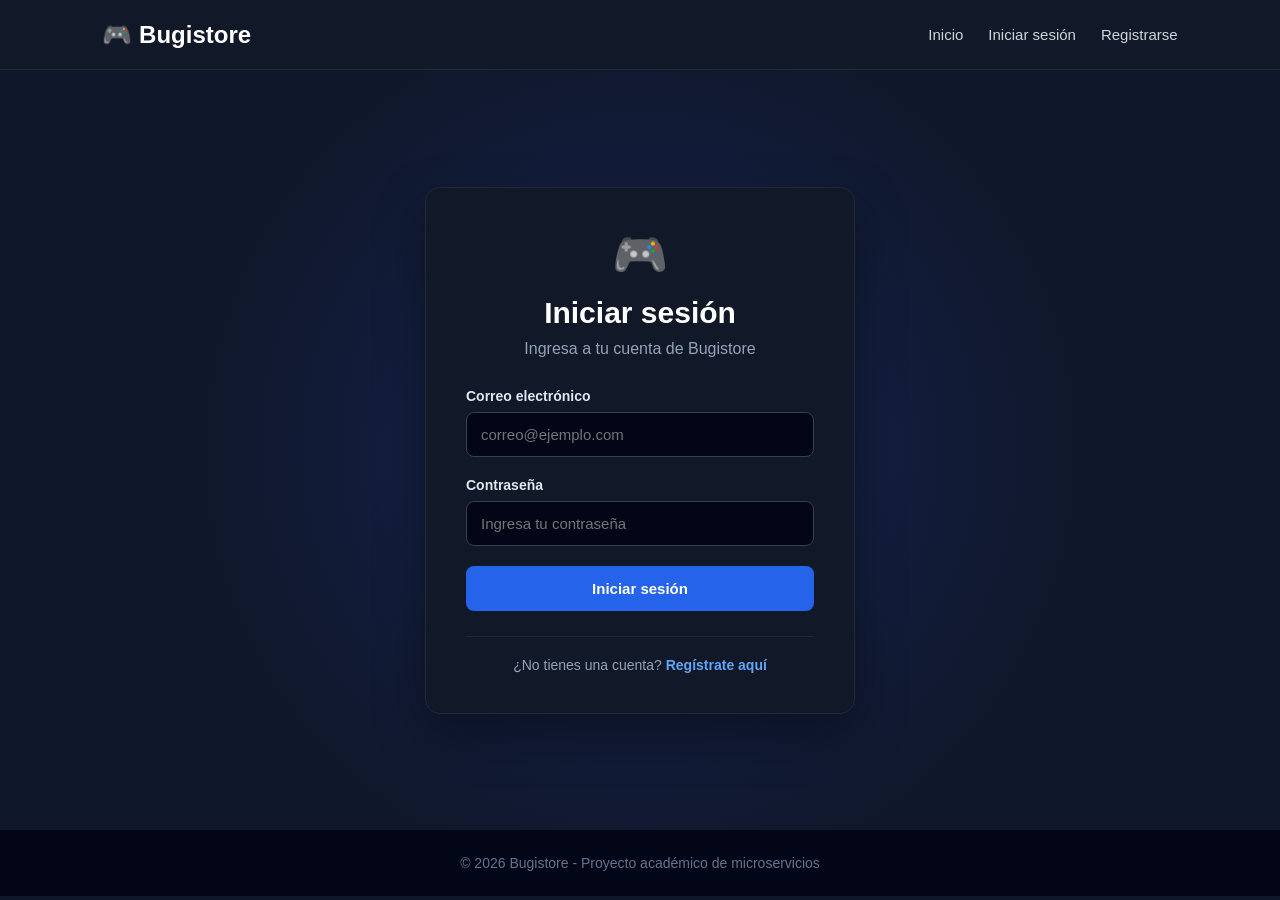
==== frontend/admin.html @ cd57fe41 "Se desarrollo Front, y solucion de errores en auth, api y user service" ====
<!DOCTYPE html>
<html lang="es">
<head>
    <meta charset="UTF-8">
    <meta name="viewport" content="width=device-width, initial-scale=1.0">

    <title>Bugistore | Administración</title>

    <link rel="stylesheet" href="css/styles.css">
</head>

<body>

    <header class="navbar">

        <div class="logo">
            🎮 Bugistore
        </div>

        <nav>

            <a href="admin.html">
                Administración
            </a>

            <a href="#" id="adminName">
                Administrador
            </a>

            <a href="#" id="adminLogout">
                Cerrar sesión
            </a>

        </nav>

    </header>


    <main>

        <section class="admin-header">

            <span class="hero-tag">
                ⚙️ PANEL DE ADMINISTRACIÓN
            </span>

            <h1>
                Administración de Bugistore
            </h1>

            <p>
                Gestiona usuarios, videojuegos e inventario
                desde un solo lugar.
            </p>

        </section>


        <section class="admin-container">

            <!-- =========================
                 VIDEOJUEGOS
            ========================== -->

            <div class="admin-section">

                <div class="section-title">

                    <div>
                        <h2>
                            🎮 Videojuegos
                        </h2>

                        <p>
                            Gestiona el catálogo e inventario.
                        </p>
                    </div>

                    <button
                        id="newGameButton"
                        class="btn btn-primary"
                    >
                        + Nuevo videojuego
                    </button>

                </div>


                <div
                    id="gamesAdminContainer"
                    class="admin-table-container"
                >

                    <div class="loading">
                        Cargando videojuegos...
                    </div>

                </div>

            </div>


            <!-- =========================
                 USUARIOS
            ========================== -->

            <div class="admin-section">

                <div class="section-title">

                    <div>
                        <h2>
                            👥 Usuarios
                        </h2>

                        <p>
                            Consulta y administra los usuarios.
                        </p>
                    </div>

                </div>


                <div
                    id="usersAdminContainer"
                    class="admin-table-container"
                >

                    <div class="loading">
                        Cargando usuarios...
                    </div>

                </div>

            </div>


            <!-- =========================
                 COMPRAS
            ========================== -->

            <div class="admin-section">

                <div class="section-title">

                    <div>
                        <h2>
                            🛒 Compras
                        </h2>

                        <p>
                            Consulta las compras realizadas.
                        </p>
                    </div>

                </div>


                <div
                    id="purchasesAdminContainer"
                    class="admin-table-container"
                >

                    <div class="loading">
                        Cargando compras...
                    </div>

                </div>

            </div>

        </section>

    </main>


    <footer>

        <p>
            © 2026 Bugistore - Proyecto académico de microservicios
        </p>

    </footer>


    <script src="js/admin.js"></script>

</body>
</html>
---- frontend/css/styles.css ----
/*INDEX*/ 
* {
    margin: 0;
    padding: 0;
    box-sizing: border-box;
}

body {
    font-family: Arial, Helvetica, sans-serif;
    background: #0f172a;
    color: #ffffff;
    min-height: 100vh;
}

/* =========================
   NAVBAR
========================= */

.navbar {
    width: 100%;
    min-height: 70px;
    padding: 0 8%;
    display: flex;
    align-items: center;
    justify-content: space-between;

    background: #111827;
    border-bottom: 1px solid #1f2937;
}

.logo {
    font-size: 24px;
    font-weight: bold;
}

.navbar nav {
    display: flex;
    gap: 25px;
}

.navbar a {
    color: #d1d5db;
    text-decoration: none;
    font-size: 15px;
    transition: 0.2s;
}

.navbar a:hover {
    color: #ffffff;
}

/* =========================
   HERO
========================= */

.hero {
    min-height: 520px;

    display: flex;
    align-items: center;
    justify-content: center;

    padding: 60px 20px;

    background:
        radial-gradient(
            circle at top,
            #1e3a8a 0%,
            #0f172a 55%
        );
}

.hero-content {
    max-width: 800px;
    text-align: center;
}

.hero-tag {
    display: inline-block;

    margin-bottom: 20px;
    padding: 8px 15px;

    border: 1px solid #334155;
    border-radius: 20px;

    color: #93c5fd;
    background: #172554;

    font-size: 13px;
    font-weight: bold;
}

.hero h1 {
    font-size: 55px;
    margin-bottom: 20px;
    line-height: 1.1;
}

.hero h1 span {
    color: #60a5fa;
}

.hero p {
    max-width: 650px;
    margin: 0 auto 35px;

    color: #cbd5e1;

    font-size: 18px;
    line-height: 1.6;
}

/* =========================
   BUTTONS
========================= */

.hero-buttons {
    display: flex;
    justify-content: center;
    gap: 15px;
}

.btn {
    display: inline-block;

    padding: 14px 25px;

    border-radius: 8px;

    text-decoration: none;

    font-weight: bold;

    transition: 0.2s;
}

.btn-primary {
    background: #2563eb;
    color: #ffffff;
}

.btn-primary:hover {
    background: #1d4ed8;
    transform: translateY(-2px);
}

.btn-secondary {
    background: #1e293b;
    color: #ffffff;

    border: 1px solid #475569;
}

.btn-secondary:hover {
    background: #334155;
    transform: translateY(-2px);
}

/* =========================
   FEATURES
========================= */

.features {
    display: grid;

    grid-template-columns:
        repeat(3, 1fr);

    gap: 25px;

    max-width: 1100px;

    margin: 0 auto;

    padding: 70px 25px;
}

.feature-card {
    padding: 30px;

    background: #111827;

    border: 1px solid #1f2937;

    border-radius: 12px;

    text-align: center;

    transition: 0.2s;
}

.feature-card:hover {
    transform: translateY(-5px);

    border-color: #3b82f6;
}

.feature-icon {
    font-size: 40px;
    margin-bottom: 15px;
}

.feature-card h2 {
    margin-bottom: 12px;

    font-size: 21px;
}

.feature-card p {
    color: #94a3b8;

    line-height: 1.5;
}

/* =========================
   FOOTER
========================= */

footer {
    padding: 25px;

    text-align: center;

    background: #020617;

    color: #64748b;

    font-size: 14px;
}

/* =========================
   RESPONSIVE
========================= */

@media (max-width: 800px) {

    .navbar {
        flex-direction: column;
        gap: 15px;

        padding: 20px;
    }

    .navbar nav {
        gap: 15px;
    }

    .hero h1 {
        font-size: 40px;
    }

    .hero p {
        font-size: 16px;
    }

    .features {
        grid-template-columns: 1fr;
    }

    .hero-buttons {
        flex-direction: column;
        max-width: 250px;
        margin: auto;
    }
}

/*LOGIN*/
/* =========================
   AUTH
========================= */

.auth-page {
    min-height: calc(100vh - 140px);

    display: flex;
    align-items: center;
    justify-content: center;

    padding: 50px 20px;

    background:
        radial-gradient(
            circle at center,
            #172554 0%,
            #0f172a 60%
        );
}

.auth-card {
    width: 100%;
    max-width: 430px;

    padding: 40px;

    background: #111827;

    border: 1px solid #1f2937;

    border-radius: 15px;

    box-shadow:
        0 20px 50px rgba(0, 0, 0, 0.35);
}

.auth-header {
    text-align: center;

    margin-bottom: 30px;
}

.auth-icon {
    font-size: 45px;

    margin-bottom: 15px;
}

.auth-header h1 {
    font-size: 30px;

    margin-bottom: 10px;
}

.auth-header p {
    color: #94a3b8;
}

/* FORMULARIO */

.form-group {
    margin-bottom: 20px;
}

.form-group label {
    display: block;

    margin-bottom: 8px;

    color: #e2e8f0;

    font-size: 14px;

    font-weight: bold;
}

.form-group input {
    width: 100%;

    padding: 13px 14px;

    background: #020617;

    border: 1px solid #334155;

    border-radius: 8px;

    color: #ffffff;

    font-size: 15px;

    outline: none;

    transition: 0.2s;
}

.form-group input:focus {
    border-color: #3b82f6;

    box-shadow:
        0 0 0 3px rgba(59, 130, 246, 0.15);
}

.auth-button {
    width: 100%;

    border: none;

    cursor: pointer;

    font-size: 15px;
}

/* MENSAJES */

.message {
    margin-top: 20px;

    padding: 12px;

    border-radius: 8px;

    text-align: center;

    font-size: 14px;

    display: none;
}

.message.success {
    display: block;

    background: #052e16;

    border: 1px solid #166534;

    color: #86efac;
}

.message.error {
    display: block;

    background: #450a0a;

    border: 1px solid #991b1b;

    color: #fca5a5;
}

.auth-footer {
    margin-top: 25px;

    padding-top: 20px;

    border-top: 1px solid #1f2937;

    text-align: center;
}

.auth-footer p {
    color: #94a3b8;

    font-size: 14px;
}

.auth-footer a {
    color: #60a5fa;

    text-decoration: none;

    font-weight: bold;
}

.auth-footer a:hover {
    text-decoration: underline;
}

/* =========================
   STORE
========================= */

.store-header {
    padding: 60px 8%;

    background:
        radial-gradient(
            circle at top right,
            #172554 0%,
            #0f172a 55%
        );
}

.store-header h1 {
    margin-top: 15px;

    font-size: 42px;
}

.store-header p {
    margin-top: 12px;

    color: #94a3b8;

    font-size: 17px;
}

.store-container {
    max-width: 1200px;

    margin: auto;

    padding: 50px 25px;
}

.games-grid {
    display: grid;

    grid-template-columns:
        repeat(3, 1fr);

    gap: 25px;
}

.game-card {
    overflow: hidden;

    background: #111827;

    border: 1px solid #1f2937;

    border-radius: 12px;

    transition: 0.2s;
}

.game-card:hover {
    transform: translateY(-5px);

    border-color: #3b82f6;
}

.game-image {
    width: 100%;

    height: 190px;

    display: flex;

    align-items: center;
    justify-content: center;

    background:
        linear-gradient(
            135deg,
            #1e3a8a,
            #312e81
        );

    font-size: 65px;
}

.game-content {
    padding: 22px;
}

.game-content h2 {
    margin-bottom: 10px;

    font-size: 21px;
}

.game-description {
    min-height: 48px;

    margin-bottom: 15px;

    color: #94a3b8;

    font-size: 14px;

    line-height: 1.5;
}

.game-info {
    display: flex;

    justify-content: space-between;

    margin-bottom: 10px;
}

.game-price {
    color: #60a5fa;

    font-size: 22px;

    font-weight: bold;
}

.game-stock {
    color: #94a3b8;

    font-size: 13px;
}

.game-meta {
    margin-bottom: 18px;

    color: #64748b;

    font-size: 13px;
}

.buy-button {
    width: 100%;

    border: none;

    cursor: pointer;

    font-size: 14px;
}

.buy-button:disabled {
    background: #334155;

    color: #64748b;

    cursor: not-allowed;

    transform: none;
}

.loading {
    grid-column: 1 / -1;

    padding: 50px;

    text-align: center;

    color: #94a3b8;
}

.empty-store {
    grid-column: 1 / -1;

    padding: 50px;

    text-align: center;

    color: #94a3b8;
}

@media (max-width: 900px) {

    .games-grid {
        grid-template-columns:
            repeat(2, 1fr);
    }
}

@media (max-width: 600px) {

    .games-grid {
        grid-template-columns: 1fr;
    }

    .store-header h1 {
        font-size: 32px;
    }
}

/* =========================
   ADMIN
========================= */

.admin-header {
    padding: 55px 8%;

    background:
        radial-gradient(
            circle at top right,
            #172554 0%,
            #0f172a 55%
        );
}

.admin-header h1 {
    margin-top: 15px;

    font-size: 42px;
}

.admin-header p {
    margin-top: 12px;

    color: #94a3b8;

    font-size: 17px;
}

.admin-container {
    max-width: 1250px;

    margin: auto;

    padding: 45px 25px;
}

.admin-section {
    margin-bottom: 45px;

    padding: 25px;

    background: #111827;

    border: 1px solid #1f2937;

    border-radius: 12px;
}

.section-title {
    display: flex;

    align-items: center;

    justify-content: space-between;

    gap: 20px;

    margin-bottom: 25px;

    padding-bottom: 20px;

    border-bottom: 1px solid #1f2937;
}

.section-title h2 {
    margin-bottom: 6px;

    font-size: 23px;
}

.section-title p {
    color: #64748b;

    font-size: 14px;
}

/* =========================
   TABLAS
========================= */

.admin-table-container {
    width: 100%;

    overflow-x: auto;
}

.admin-table {
    width: 100%;

    border-collapse: collapse;

    min-width: 700px;
}

.admin-table th {
    padding: 14px;

    background: #020617;

    color: #cbd5e1;

    text-align: left;

    font-size: 13px;

    border-bottom: 1px solid #334155;
}

.admin-table td {
    padding: 14px;

    color: #cbd5e1;

    font-size: 14px;

    border-bottom: 1px solid #1f2937;
}

.admin-table tr:hover td {
    background: #172033;
}

.admin-table td strong {
    color: #ffffff;
}

/* =========================
   BADGES
========================= */

.badge {
    display: inline-block;

    padding: 5px 9px;

    border-radius: 15px;

    font-size: 12px;

    font-weight: bold;
}

.badge-admin {
    background: #312e81;

    color: #c4b5fd;
}

.badge-user {
    background: #164e63;

    color: #67e8f9;
}

.badge-stock {
    background: #052e16;

    color: #86efac;
}

.badge-empty {
    background: #450a0a;

    color: #fca5a5;
}

/* =========================
   ADMIN BUTTONS
========================= */

.admin-actions {
    display: flex;

    gap: 8px;

    flex-wrap: wrap;
}

.btn-small {
    padding: 7px 11px;

    border: none;

    border-radius: 6px;

    cursor: pointer;

    font-size: 12px;

    font-weight: bold;
}

.btn-edit {
    background: #1d4ed8;

    color: #ffffff;
}

.btn-edit:hover {
    background: #2563eb;
}

.btn-delete {
    background: #991b1b;

    color: #ffffff;
}

.btn-delete:hover {
    background: #b91c1c;
}

/* =========================
   FORMULARIO DE VIDEOJUEGO
========================= */

.game-form {
    display: none;

    margin-bottom: 25px;

    padding: 25px;

    background: #020617;

    border: 1px solid #334155;

    border-radius: 10px;
}

.game-form.active {
    display: block;
}

.game-form h3 {
    margin-bottom: 20px;

    font-size: 20px;
}

.form-grid {
    display: grid;

    grid-template-columns:
        repeat(2, 1fr);

    gap: 18px;
}

.form-grid .full-width {
    grid-column: 1 / -1;
}

.game-form textarea {
    width: 100%;

    min-height: 100px;

    padding: 13px 14px;

    resize: vertical;

    background: #111827;

    border: 1px solid #334155;

    border-radius: 8px;

    color: #ffffff;

    font-family: inherit;

    outline: none;
}

.game-form textarea:focus {
    border-color: #3b82f6;
}

.form-actions {
    display: flex;

    gap: 10px;

    margin-top: 20px;
}

.btn-cancel {
    background: #334155;

    color: #ffffff;

    border: none;

    cursor: pointer;
}

.btn-cancel:hover {
    background: #475569;
}

/* =========================
   RESPONSIVE ADMIN
========================= */

@media (max-width: 800px) {

    .section-title {
        flex-direction: column;

        align-items: flex-start;
    }

    .form-grid {
        grid-template-columns: 1fr;
    }

    .form-grid .full-width {
        grid-column: auto;
    }

    .admin-header h1 {
        font-size: 32px;
    }
}
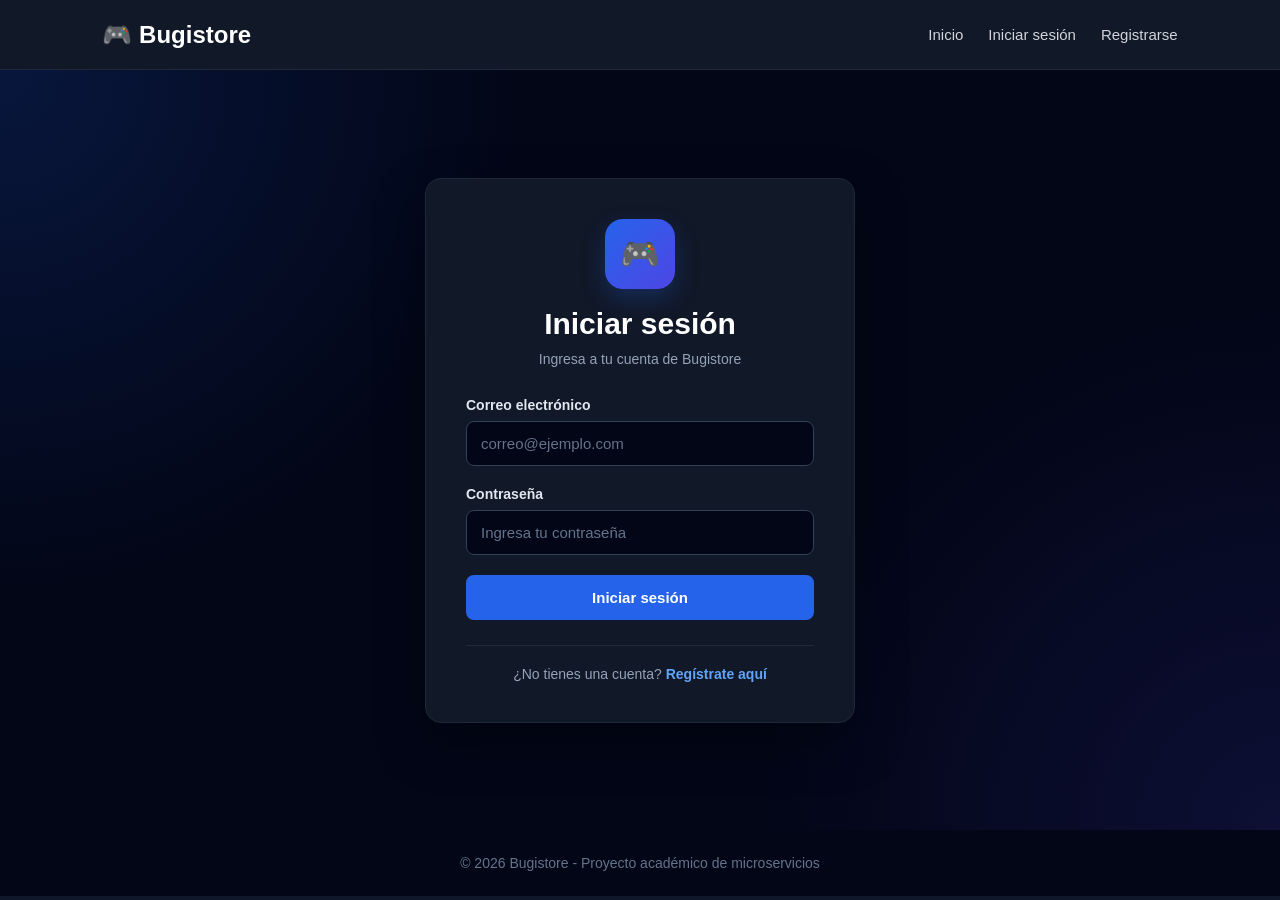
==== commit e242da64: "Se convirtio en PWA" ====
--- a/frontend/admin.html
+++ b/frontend/admin.html
@@ -7,6 +7,11 @@
     <title>Bugistore | Administración</title>
 
     <link rel="stylesheet" href="css/styles.css">
+
+    <link rel="manifest" href="manifest.json">
+    <meta name="theme-color" content="#111111">
+    <link rel="apple-touch-icon" href="images/icons/icon-192.png">
+
 </head>
 
 <body>
@@ -184,6 +189,6 @@
 
 
     <script src="js/admin.js"></script>
-
+    <script src="js/pwa.js"></script>
 </body>
 </html>
--- a/frontend/css/styles.css
+++ b/frontend/css/styles.css
@@ -265,7 +265,7 @@
     }
 }
 
-/*LOGIN*/
+
 /* =========================
    AUTH
 ========================= */
@@ -281,10 +281,16 @@
 
     background:
         radial-gradient(
-            circle at center,
-            #172554 0%,
-            #0f172a 60%
-        );
+            circle at top left,
+            rgba(37, 99, 235, 0.18),
+            transparent 35%
+        ),
+        radial-gradient(
+            circle at bottom right,
+            rgba(79, 70, 229, 0.14),
+            transparent 35%
+        ),
+        #020617;
 }
 
 .auth-card {
@@ -297,7 +303,7 @@
 
     border: 1px solid #1f2937;
 
-    border-radius: 15px;
+    border-radius: 16px;
 
     box-shadow:
         0 20px 50px rgba(0, 0, 0, 0.35);
@@ -310,9 +316,28 @@
 }
 
 .auth-icon {
-    font-size: 45px;
-
-    margin-bottom: 15px;
+    width: 70px;
+    height: 70px;
+
+    margin: 0 auto 18px;
+
+    display: flex;
+    align-items: center;
+    justify-content: center;
+
+    background:
+        linear-gradient(
+            135deg,
+            #2563eb,
+            #4f46e5
+        );
+
+    border-radius: 18px;
+
+    font-size: 32px;
+
+    box-shadow:
+        0 10px 25px rgba(37, 99, 235, 0.25);
 }
 
 .auth-header h1 {
@@ -323,9 +348,14 @@
 
 .auth-header p {
     color: #94a3b8;
-}
-
-/* FORMULARIO */
+
+    font-size: 14px;
+}
+
+
+/* =========================
+   FORMULARIO
+========================= */
 
 .form-group {
     margin-bottom: 20px;
@@ -346,6 +376,8 @@
 .form-group input {
     width: 100%;
 
+    box-sizing: border-box;
+
     padding: 13px 14px;
 
     background: #020617;
@@ -360,7 +392,13 @@
 
     outline: none;
 
-    transition: 0.2s;
+    transition:
+        border-color 0.2s ease,
+        box-shadow 0.2s ease;
+}
+
+.form-group input::placeholder {
+    color: #64748b;
 }
 
 .form-group input:focus {
@@ -370,6 +408,11 @@
         0 0 0 3px rgba(59, 130, 246, 0.15);
 }
 
+
+/* =========================
+   BOTÓN
+========================= */
+
 .auth-button {
     width: 100%;
 
@@ -378,9 +421,23 @@
     cursor: pointer;
 
     font-size: 15px;
-}
-
-/* MENSAJES */
+
+    transition:
+        transform 0.2s ease,
+        box-shadow 0.2s ease;
+}
+
+.auth-button:hover {
+    transform: translateY(-2px);
+
+    box-shadow:
+        0 10px 25px rgba(37, 99, 235, 0.25);
+}
+
+
+/* =========================
+   MENSAJES
+========================= */
 
 .message {
     margin-top: 20px;
@@ -416,6 +473,11 @@
     color: #fca5a5;
 }
 
+
+/* =========================
+   FOOTER AUTH
+========================= */
+
 .auth-footer {
     margin-top: 25px;
 
@@ -438,10 +500,35 @@
     text-decoration: none;
 
     font-weight: bold;
+
+    transition: color 0.2s ease;
 }
 
 .auth-footer a:hover {
+    color: #93c5fd;
+
     text-decoration: underline;
+}
+
+
+/* =========================
+   AUTH RESPONSIVE
+========================= */
+
+@media (max-width: 600px) {
+
+    .auth-page {
+        padding: 40px 15px;
+    }
+
+    .auth-card {
+        padding: 30px 22px;
+    }
+
+    .auth-header h1 {
+        font-size: 26px;
+    }
+
 }
 
 /* =========================
@@ -964,4 +1051,111 @@
     .admin-header h1 {
         font-size: 32px;
     }
+}
+
+/* =========================
+   TIENDA - MEJORAS VISUALES
+========================= */
+
+.game-image {
+    position: relative;
+    overflow: hidden;
+    height: 220px;
+    background: #020617;
+}
+
+.game-image img {
+    width: 100%;
+    height: 100%;
+    display: block;
+    object-fit: contain;
+    object-position: center;
+    transition: transform 0.3s ease;
+}
+
+
+.game-card:hover .game-image img {
+    transform: scale(1.05);
+}
+
+.game-image-fallback {
+    width: 100%;
+    height: 100%;
+
+    display: flex;
+    align-items: center;
+    justify-content: center;
+
+    background:
+        linear-gradient(
+            135deg,
+            #1e3a8a,
+            #312e81
+        );
+
+    font-size: 65px;
+}
+
+.game-title-row {
+    display: flex;
+    align-items: flex-start;
+    justify-content: space-between;
+    gap: 12px;
+
+    margin-bottom: 10px;
+}
+
+.game-title-row h2 {
+    margin: 0;
+}
+
+.stock-badge {
+    flex-shrink: 0;
+
+    padding: 5px 9px;
+
+    border-radius: 20px;
+
+    background: #052e16;
+    color: #86efac;
+
+    font-size: 11px;
+    font-weight: bold;
+}
+
+.stock-badge.stock-empty {
+    background: #450a0a;
+    color: #fca5a5;
+}
+
+.game-meta {
+    display: flex;
+    flex-wrap: wrap;
+    gap: 8px;
+
+    margin-bottom: 18px;
+}
+
+.game-meta span {
+    padding: 6px 9px;
+
+    border-radius: 6px;
+
+    background: #1e293b;
+
+    color: #94a3b8;
+
+    font-size: 12px;
+}
+
+.buy-button {
+    transition:
+        background 0.2s ease,
+        transform 0.2s ease,
+        box-shadow 0.2s ease;
+}
+
+.buy-button:hover:not(:disabled) {
+    box-shadow:
+        0 8px 20px rgba(37, 99, 235, 0.25);
 }
